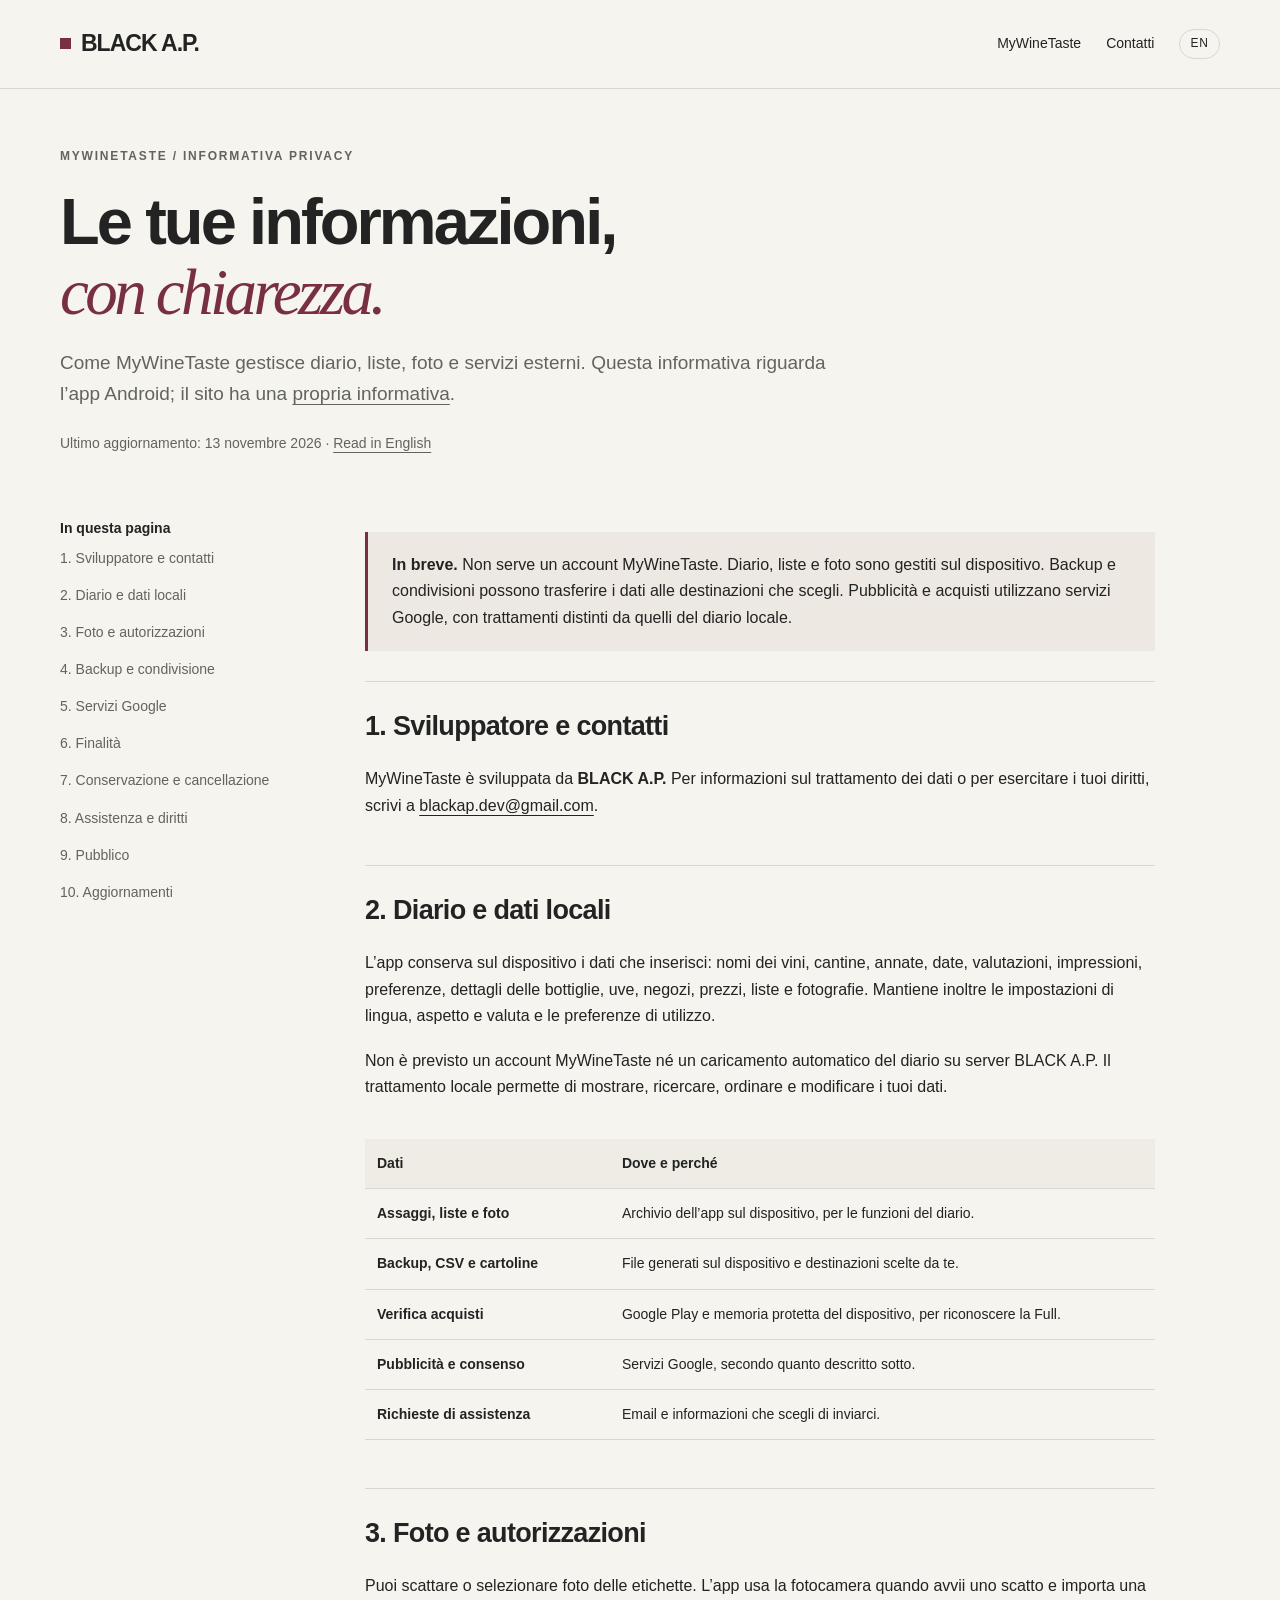
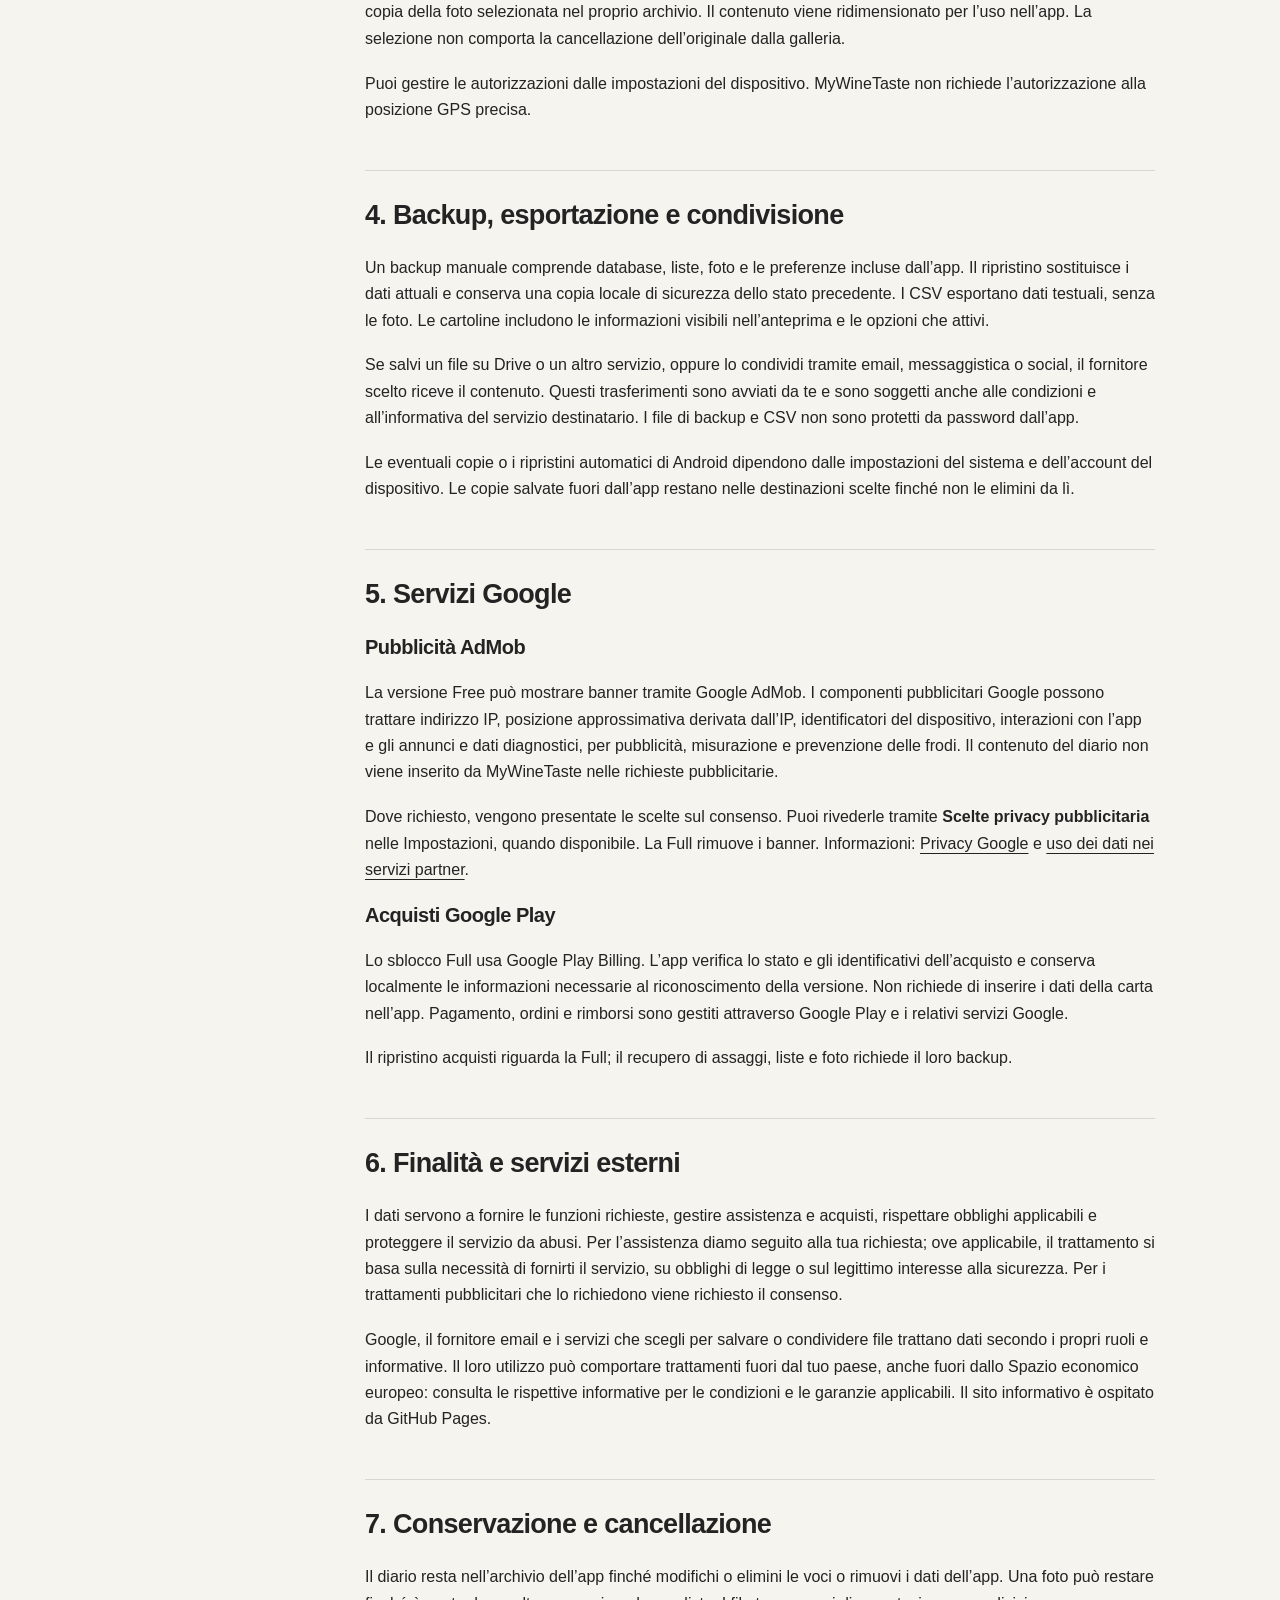
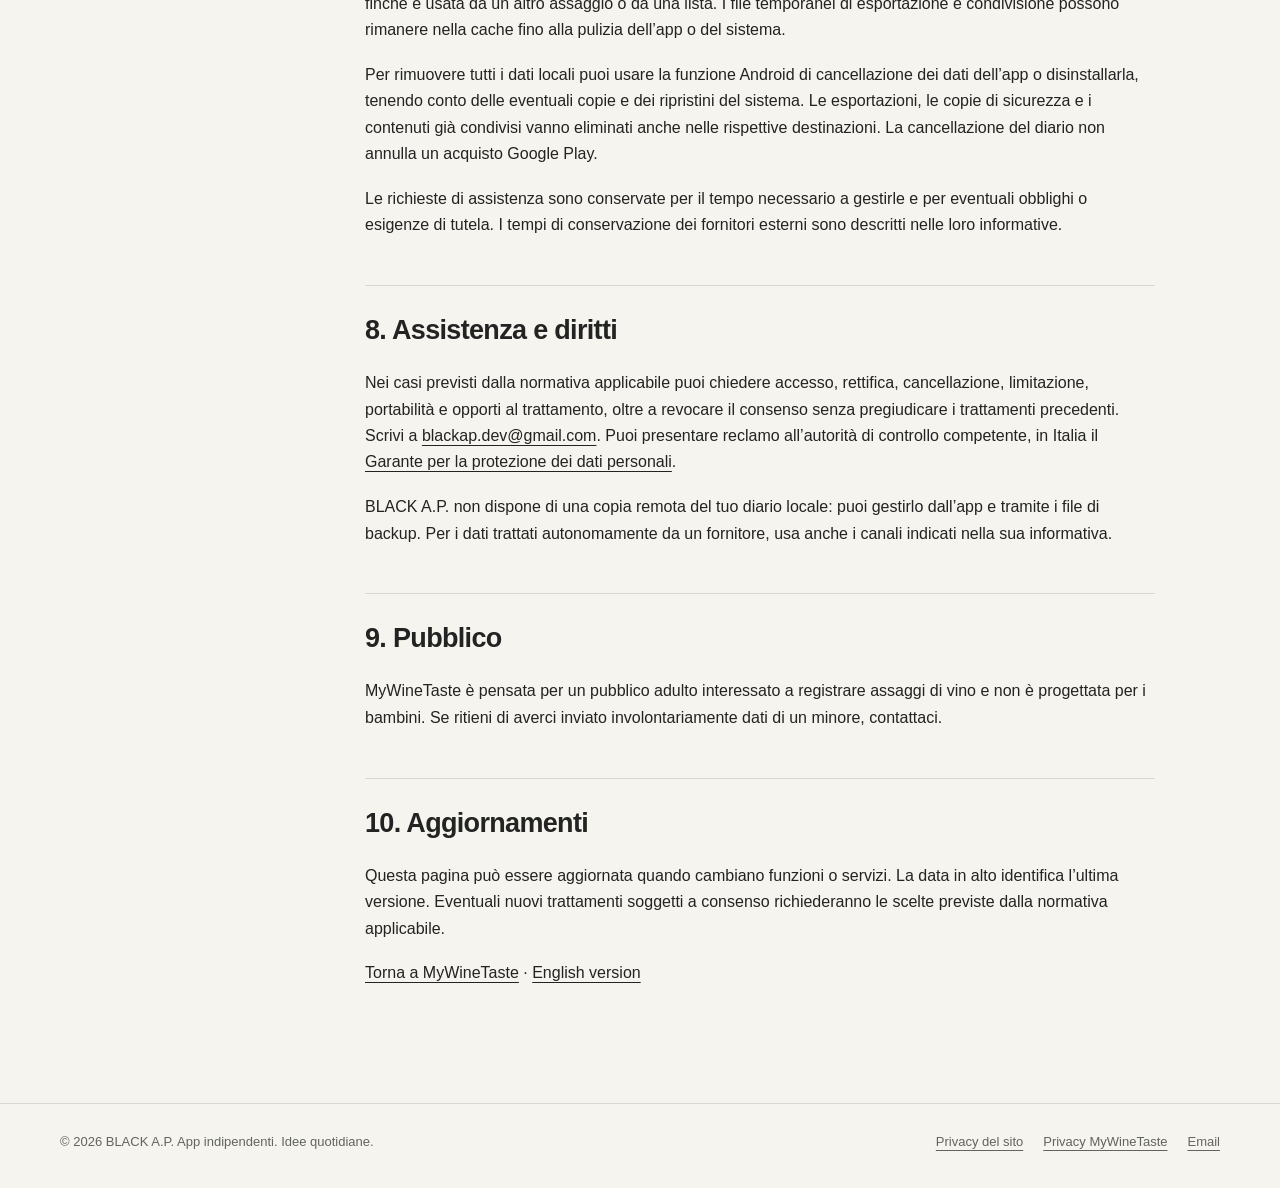
==== mywinetaste/privacy/index.html @ 65207ead "Add files via upload" ====
<!doctype html>
<html lang="it">
<head>
<meta charset="utf-8">
<meta name="viewport" content="width=device-width,initial-scale=1">
<meta name="theme-color" content="#222322">
<meta name="description" content="Informativa privacy di MyWineTaste: dati sul dispositivo, foto, backup, condivisione, pubblicit&#224; AdMob, acquisti Google Play e contatti.">
<meta name="referrer" content="strict-origin-when-cross-origin">
<title>Privacy MyWineTaste | BLACK A.P.</title>
<link rel="canonical" href="https://blackap-dev.github.io/mywinetaste/privacy/">
<link rel="alternate" hreflang="it" href="https://blackap-dev.github.io/mywinetaste/privacy/">
<link rel="alternate" hreflang="en" href="https://blackap-dev.github.io/mywinetaste/privacy/en/">
<link rel="icon" href="../../assets/favicon.svg" type="image/svg+xml">
<link rel="stylesheet" href="../../assets/site.css">
<meta property="og:type" content="website">
<meta property="og:title" content="Privacy MyWineTaste | BLACK A.P.">
<meta property="og:description" content="Informativa privacy di MyWineTaste: dati sul dispositivo, foto, backup, condivisione, pubblicit&#224; AdMob, acquisti Google Play e contatti.">
<meta property="og:url" content="https://blackap-dev.github.io/mywinetaste/privacy/">
<meta property="og:site_name" content="BLACK A.P.">
</head>
<body>
<a class="skip" href="#main">Vai al contenuto</a>
<header class="site-header"><div class="wrap header-inner">
<a class="brand" href="../../" aria-label="BLACK A.P. home"><span class="brand-mark" aria-hidden="true"></span>BLACK A.P.</a>
<nav aria-label="Navigazione principale">
<a href="../../mywinetaste/">MyWineTaste</a><a href="mailto:blackap.dev@gmail.com">Contatti</a><a class="lang" href="../../mywinetaste/privacy/en/" lang="en" aria-label="Read in English">EN</a>
</nav></div></header>
<main id="main" class="wrap">
<header class="legal-hero"><span class="eyebrow">MyWineTaste / Informativa privacy</span><h1>Le tue informazioni,<br><span class="accent">con chiarezza.</span></h1><p class="lead">Come MyWineTaste gestisce diario, liste, foto e servizi esterni. Questa informativa riguarda l’app Android; il sito ha una <a href="../../privacy/">propria informativa</a>.</p><p class="note">Ultimo aggiornamento: <time datetime="2026-11-13">13 novembre 2026</time> · <a href="en/" lang="en">Read in English</a></p></header>
<div class="legal-layout"><nav class="toc" aria-label="Indice informativa"><strong>In questa pagina</strong><a href="#contact">1. Sviluppatore e contatti</a><a href="#local">2. Diario e dati locali</a><a href="#photos">3. Foto e autorizzazioni</a><a href="#exports">4. Backup e condivisione</a><a href="#google">5. Servizi Google</a><a href="#purposes">6. Finalità</a><a href="#retention">7. Conservazione e cancellazione</a><a href="#rights">8. Assistenza e diritti</a><a href="#audience">9. Pubblico</a><a href="#changes">10. Aggiornamenti</a></nav>
<article class="legal-body">
<div class="summary-box"><p><strong>In breve.</strong> Non serve un account MyWineTaste. Diario, liste e foto sono gestiti sul dispositivo. Backup e condivisioni possono trasferire i dati alle destinazioni che scegli. Pubblicità e acquisti utilizzano servizi Google, con trattamenti distinti da quelli del diario locale.</p></div>
<section id="contact"><h2>1. Sviluppatore e contatti</h2><p>MyWineTaste è sviluppata da <strong>BLACK A.P.</strong> Per informazioni sul trattamento dei dati o per esercitare i tuoi diritti, scrivi a <a href="mailto:blackap.dev@gmail.com">blackap.dev@gmail.com</a>.</p></section>
<section id="local"><h2>2. Diario e dati locali</h2><p>L’app conserva sul dispositivo i dati che inserisci: nomi dei vini, cantine, annate, date, valutazioni, impressioni, preferenze, dettagli delle bottiglie, uve, negozi, prezzi, liste e fotografie. Mantiene inoltre le impostazioni di lingua, aspetto e valuta e le preferenze di utilizzo.</p><p>Non è previsto un account MyWineTaste né un caricamento automatico del diario su server BLACK A.P. Il trattamento locale permette di mostrare, ricercare, ordinare e modificare i tuoi dati.</p>
<div class="table-scroll"><table><caption class="sr-only">Categorie di dati e loro destinazione</caption><thead><tr><th scope="col">Dati</th><th scope="col">Dove e perché</th></tr></thead><tbody><tr><td>Assaggi, liste e foto</td><td>Archivio dell’app sul dispositivo, per le funzioni del diario.</td></tr><tr><td>Backup, CSV e cartoline</td><td>File generati sul dispositivo e destinazioni scelte da te.</td></tr><tr><td>Verifica acquisti</td><td>Google Play e memoria protetta del dispositivo, per riconoscere la Full.</td></tr><tr><td>Pubblicità e consenso</td><td>Servizi Google, secondo quanto descritto sotto.</td></tr><tr><td>Richieste di assistenza</td><td>Email e informazioni che scegli di inviarci.</td></tr></tbody></table></div></section>
<section id="photos"><h2>3. Foto e autorizzazioni</h2><p>Puoi scattare o selezionare foto delle etichette. L’app usa la fotocamera quando avvii uno scatto e importa una copia della foto selezionata nel proprio archivio. Il contenuto viene ridimensionato per l’uso nell’app. La selezione non comporta la cancellazione dell’originale dalla galleria.</p><p>Puoi gestire le autorizzazioni dalle impostazioni del dispositivo. MyWineTaste non richiede l’autorizzazione alla posizione GPS precisa.</p></section>
<section id="exports"><h2>4. Backup, esportazione e condivisione</h2><p>Un backup manuale comprende database, liste, foto e le preferenze incluse dall’app. Il ripristino sostituisce i dati attuali e conserva una copia locale di sicurezza dello stato precedente. I CSV esportano dati testuali, senza le foto. Le cartoline includono le informazioni visibili nell’anteprima e le opzioni che attivi.</p><p>Se salvi un file su Drive o un altro servizio, oppure lo condividi tramite email, messaggistica o social, il fornitore scelto riceve il contenuto. Questi trasferimenti sono avviati da te e sono soggetti anche alle condizioni e all’informativa del servizio destinatario. I file di backup e CSV non sono protetti da password dall’app.</p><p>Le eventuali copie o i ripristini automatici di Android dipendono dalle impostazioni del sistema e dell’account del dispositivo. Le copie salvate fuori dall’app restano nelle destinazioni scelte finché non le elimini da lì.</p></section>
<section id="google"><h2>5. Servizi Google</h2><h3>Pubblicità AdMob</h3><p>La versione Free può mostrare banner tramite Google AdMob. I componenti pubblicitari Google possono trattare indirizzo IP, posizione approssimativa derivata dall’IP, identificatori del dispositivo, interazioni con l’app e gli annunci e dati diagnostici, per pubblicità, misurazione e prevenzione delle frodi. Il contenuto del diario non viene inserito da MyWineTaste nelle richieste pubblicitarie.</p><p>Dove richiesto, vengono presentate le scelte sul consenso. Puoi rivederle tramite <strong>Scelte privacy pubblicitaria</strong> nelle Impostazioni, quando disponibile. La Full rimuove i banner. Informazioni: <a href="https://policies.google.com/privacy">Privacy Google</a> e <a href="https://policies.google.com/technologies/partner-sites">uso dei dati nei servizi partner</a>.</p>
<h3>Acquisti Google Play</h3><p>Lo sblocco Full usa Google Play Billing. L’app verifica lo stato e gli identificativi dell’acquisto e conserva localmente le informazioni necessarie al riconoscimento della versione. Non richiede di inserire i dati della carta nell’app. Pagamento, ordini e rimborsi sono gestiti attraverso Google Play e i relativi servizi Google.</p><p>Il ripristino acquisti riguarda la Full; il recupero di assaggi, liste e foto richiede il loro backup.</p></section>
<section id="purposes"><h2>6. Finalità e servizi esterni</h2><p>I dati servono a fornire le funzioni richieste, gestire assistenza e acquisti, rispettare obblighi applicabili e proteggere il servizio da abusi. Per l’assistenza diamo seguito alla tua richiesta; ove applicabile, il trattamento si basa sulla necessità di fornirti il servizio, su obblighi di legge o sul legittimo interesse alla sicurezza. Per i trattamenti pubblicitari che lo richiedono viene richiesto il consenso.</p><p>Google, il fornitore email e i servizi che scegli per salvare o condividere file trattano dati secondo i propri ruoli e informative. Il loro utilizzo può comportare trattamenti fuori dal tuo paese, anche fuori dallo Spazio economico europeo: consulta le rispettive informative per le condizioni e le garanzie applicabili. Il sito informativo è ospitato da GitHub Pages.</p></section>
<section id="retention"><h2>7. Conservazione e cancellazione</h2><p>Il diario resta nell’archivio dell’app finché modifichi o elimini le voci o rimuovi i dati dell’app. Una foto può restare finché è usata da un altro assaggio o da una lista. I file temporanei di esportazione e condivisione possono rimanere nella cache fino alla pulizia dell’app o del sistema.</p><p>Per rimuovere tutti i dati locali puoi usare la funzione Android di cancellazione dei dati dell’app o disinstallarla, tenendo conto delle eventuali copie e dei ripristini del sistema. Le esportazioni, le copie di sicurezza e i contenuti già condivisi vanno eliminati anche nelle rispettive destinazioni. La cancellazione del diario non annulla un acquisto Google Play.</p><p>Le richieste di assistenza sono conservate per il tempo necessario a gestirle e per eventuali obblighi o esigenze di tutela. I tempi di conservazione dei fornitori esterni sono descritti nelle loro informative.</p></section>
<section id="rights"><h2>8. Assistenza e diritti</h2><p>Nei casi previsti dalla normativa applicabile puoi chiedere accesso, rettifica, cancellazione, limitazione, portabilità e opporti al trattamento, oltre a revocare il consenso senza pregiudicare i trattamenti precedenti. Scrivi a <a href="mailto:blackap.dev@gmail.com">blackap.dev@gmail.com</a>. Puoi presentare reclamo all’autorità di controllo competente, in Italia il <a href="https://www.garanteprivacy.it/">Garante per la protezione dei dati personali</a>.</p><p>BLACK A.P. non dispone di una copia remota del tuo diario locale: puoi gestirlo dall’app e tramite i file di backup. Per i dati trattati autonomamente da un fornitore, usa anche i canali indicati nella sua informativa.</p></section>
<section id="audience"><h2>9. Pubblico</h2><p>MyWineTaste è pensata per un pubblico adulto interessato a registrare assaggi di vino e non è progettata per i bambini. Se ritieni di averci inviato involontariamente dati di un minore, contattaci.</p></section>
<section id="changes"><h2>10. Aggiornamenti</h2><p>Questa pagina può essere aggiornata quando cambiano funzioni o servizi. La data in alto identifica l’ultima versione. Eventuali nuovi trattamenti soggetti a consenso richiederanno le scelte previste dalla normativa applicabile.</p><p><a href="../">Torna a MyWineTaste</a> · <a href="en/" lang="en">English version</a></p></section>
</article></div></main>
<footer class="site-footer"><div class="wrap footer-inner">
<div>© 2026 BLACK A.P. <span>App indipendenti. Idee quotidiane.</span></div>
<div class="footer-links"><a href="../../privacy/">Privacy del sito</a><a href="../../mywinetaste/privacy/">Privacy MyWineTaste</a><a href="mailto:blackap.dev@gmail.com">Email</a></div>
</div></footer>
</body></html>
---- assets/site.css ----
:root{--paper:#f6f4ee;--white:#fffefb;--ink:#222322;--muted:#62645e;--line:#d8d8ce;--wine:#782f40;--wine-dark:#321827;--rose:#f1e3e3;--lime:#d6e878;--radius:24px;--font:Inter,"Segoe UI",Arial,sans-serif}
*{box-sizing:border-box}html{scroll-behavior:smooth;scroll-padding-top:24px}body{margin:0;background:var(--paper);color:var(--ink);font:17px/1.65 var(--font);-webkit-font-smoothing:antialiased}a{color:inherit;text-underline-offset:4px}a:hover{color:var(--wine)}a:focus-visible,summary:focus-visible{outline:3px solid var(--wine);outline-offset:5px;border-radius:3px}img{display:block;max-width:100%}h1,h2,h3,p{margin-top:0}h1,h2,h3{line-height:1.08;letter-spacing:-.045em;font-weight:650}h1{font-size:clamp(43px,6.8vw,92px)}h2{font-size:clamp(30px,4vw,49px)}h3{font-size:23px;letter-spacing:-.025em}p{margin-bottom:1.15em}small{font-size:13px}.wrap{width:min(1160px,calc(100% - 64px));margin:auto}.site-header{border-bottom:1px solid var(--line)}.header-inner{display:flex;align-items:center;justify-content:space-between;gap:24px;padding:25px 0}.brand{display:inline-flex;align-items:center;gap:10px;text-decoration:none;font-size:23px;font-weight:850;letter-spacing:-1px;white-space:nowrap}.brand-mark{height:11px;width:11px;display:inline-block;background:var(--wine)}.site-header nav{display:flex;align-items:center;flex-wrap:wrap;gap:25px;font-size:14px}.site-header nav a{text-decoration:none}.lang{border:1px solid var(--line);padding:4px 10px;border-radius:30px;font-size:12px;letter-spacing:.08em}.skip{position:absolute;top:-100px;left:20px;padding:10px;background:var(--white);z-index:10}.skip:focus{top:10px}.eyebrow{font-size:12px;letter-spacing:.15em;text-transform:uppercase;font-weight:650;color:var(--muted);display:block;margin-bottom:20px}.hero{padding:72px 0 60px;display:grid;grid-template-columns:1.15fr .85fr;gap:72px;align-items:center}.hero h1{margin-bottom:27px}.hero .lead{font-size:21px;max-width:550px;color:var(--muted)}.accent{font-family:Georgia,"Times New Roman",serif;font-style:italic;font-weight:400;letter-spacing:-.055em;color:var(--wine)}.actions{display:flex;flex-wrap:wrap;gap:12px;margin-top:30px}.button{display:inline-flex;justify-content:center;align-items:center;gap:14px;padding:13px 22px;border:1px solid var(--ink);background:var(--ink);border-radius:8px;color:white;text-decoration:none;font-size:15px;font-weight:600;line-height:1.4}.button:hover{background:var(--wine);border-color:var(--wine);color:white}.button.light{color:var(--ink);background:transparent;border-color:var(--line)}.button.light:hover{border-color:var(--wine);color:var(--wine)}.status{display:inline-flex;gap:8px;align-items:center;font-size:12px;line-height:1.5;border:1px solid var(--line);padding:5px 11px;border-radius:20px;background:var(--white)}.status:before{content:"";width:6px;height:6px;background:var(--wine);border-radius:50%;flex-shrink:0}.app-feature{background:var(--wine-dark);border-radius:var(--radius);color:white;padding:32px;position:relative;isolation:isolate}.app-feature:after{content:"";position:absolute;border:1px solid #ffffff20;inset:14px;border-radius:15px;pointer-events:none}.app-feature .eyebrow{color:#ddc4ce;margin-bottom:18px}.app-icon{width:88px;height:88px;border-radius:21px;background:var(--wine);object-fit:contain}.app-feature h2{font-size:37px;margin:24px 0 12px;letter-spacing:-.04em}.app-feature p{color:#ead8df;font-size:17px;max-width:330px}.app-feature a{position:relative;z-index:1;display:inline-flex;align-items:center;gap:18px;color:white;font-size:15px}.app-feature .feature-foot{margin-top:42px;padding-top:21px;border-top:1px solid #ffffff30;display:flex;justify-content:space-between;gap:15px;font-size:11px;letter-spacing:.08em;text-transform:uppercase;color:#e2c6d0}.section{padding:56px 0;border-top:1px solid var(--line)}.section-head{display:grid;grid-template-columns:1fr 1fr;gap:48px;margin-bottom:36px;align-items:start}.section-head p{color:var(--muted);max-width:520px}.principles{display:grid;grid-template-columns:repeat(3,1fr);gap:32px}.principle{padding-top:18px;border-top:2px solid var(--ink)}.principle .number{font-size:12px;color:var(--wine);margin-bottom:25px;display:block}.principle p{color:var(--muted);font-size:16px}.contact-panel{background:var(--ink);color:white;border-radius:var(--radius);padding:36px 40px;display:flex;justify-content:space-between;gap:30px;align-items:center;margin:20px 0 65px}.contact-panel h2{font-size:33px;margin-bottom:12px}.contact-panel p{margin:0;color:#d2d4cc}.contact-panel a{color:var(--lime);overflow-wrap:anywhere}.site-footer{border-top:1px solid var(--line);padding:27px 0 35px;color:var(--muted);font-size:13px}.footer-inner{display:flex;gap:18px;justify-content:space-between;flex-wrap:wrap}.footer-links{display:flex;gap:20px;flex-wrap:wrap}.app-hero{grid-template-columns:1.08fr .92fr;gap:70px}.app-hero h1{font-size:clamp(44px,6vw,76px)}.app-name{display:flex;gap:14px;align-items:center;margin-bottom:28px}.app-name img{width:48px;height:48px;border-radius:12px;background:var(--wine)}.app-name span{font-size:18px;font-weight:650;letter-spacing:-.03em}.preview{background:#e9ddd6;border-radius:var(--radius);padding:32px;position:relative}.diary-card{background:var(--white);border:1px solid #dbc8c4;border-radius:16px;box-shadow:0 24px 40px #32182712;overflow:hidden;max-width:340px;margin:auto;transform:rotate(-2deg)}.bottle-art{height:210px;background:var(--rose);display:grid;place-items:center}.bottle{width:69px;height:145px;background:var(--wine);position:relative;border-radius:17px 17px 12px 12px;margin-top:25px}.bottle:before{content:"";position:absolute;width:27px;height:48px;background:var(--wine);left:21px;top:-34px;border-radius:5px 5px 0 0}.bottle:after{content:"MWT";font:14px Georgia,serif;color:var(--wine);display:grid;place-items:center;position:absolute;inset:50px 8px 32px;background:var(--white)}.diary-copy{padding:24px}.diary-copy h3{font-family:Georgia,serif;font-size:27px;margin-bottom:8px;letter-spacing:-.035em}.diary-copy .sub{font-size:13px;color:var(--muted)}.stars{color:var(--wine);font-size:22px;letter-spacing:3px;margin:14px 0}.diary-copy p{font-size:15px;line-height:1.5}.preview-caption{font-size:11px;color:#5e5556;text-align:center;margin:24px 0 0}.flow{display:grid;grid-template-columns:repeat(3,1fr);gap:1px;border:1px solid var(--line);background:var(--line);border-radius:16px;overflow:hidden}.flow article{background:var(--white);padding:28px}.flow .eyebrow{color:var(--wine);margin-bottom:27px}.flow p{font-size:15px;color:var(--muted);margin-bottom:0}.details-grid{display:grid;grid-template-columns:1fr 1fr;gap:48px}.details-grid ul{padding-left:21px;color:var(--muted)}.details-grid li{padding:5px 0}.plans{display:grid;grid-template-columns:1fr 1fr;gap:18px}.plan{background:var(--white);border:1px solid var(--line);padding:30px;border-radius:16px}.plan.full{border-color:var(--wine);background:#f4e9e8}.plan .eyebrow{margin-bottom:15px}.plan ul{padding-left:21px;font-size:16px}.note{color:var(--muted);font-size:14px;margin-top:20px}.faq{max-width:850px}.faq details{padding:20px 0;border-bottom:1px solid var(--line)}summary{font-weight:600;cursor:pointer;line-height:1.5}details p{color:var(--muted);font-size:16px;margin:14px 0 0}.legal-hero{padding:58px 0 36px}.legal-hero h1{font-size:clamp(39px,5.5vw,65px);margin-bottom:20px}.legal-hero .lead{max-width:770px;color:var(--muted);font-size:19px}.legal-layout{display:grid;grid-template-columns:240px 1fr;gap:65px;padding:10px 0 70px}.toc{align-self:start;position:sticky;top:24px;font-size:14px}.toc a{display:block;text-decoration:none;padding:7px 0;color:var(--muted)}.toc a:hover{color:var(--wine)}.legal-body{max-width:790px;min-width:0}.legal-body section{padding:28px 0;border-top:1px solid var(--line)}.legal-body h2{font-size:27px;line-height:1.25;letter-spacing:-.025em}.legal-body h3{font-size:20px;line-height:1.3}.legal-body p,.legal-body li{font-size:16px;overflow-wrap:anywhere}.legal-body li{padding:3px 0}.legal-body ul{padding-left:22px}.summary-box{border-left:3px solid var(--wine);background:#eee8e2;padding:20px 24px;margin:15px 0 30px;font-size:16px}.summary-box p:last-child{margin:0}.table-scroll{overflow-x:auto}table{width:100%;border-collapse:collapse;margin:20px 0;font-size:14px;text-align:left}th,td{padding:13px 12px;border-bottom:1px solid var(--line);vertical-align:top}th{font-weight:650;background:#eeece5}td:first-child{font-weight:600;width:31%}.inline-links{display:flex;gap:18px;flex-wrap:wrap}.legal-short{max-width:820px;padding-bottom:65px}.legal-short h2{font-size:27px;margin-top:40px}.legal-short p{font-size:16px}.sr-only{position:absolute;width:1px;height:1px;padding:0;margin:-1px;overflow:hidden;clip:rect(0,0,0,0);white-space:nowrap;border:0}
@media(max-width:850px){.wrap{width:calc(100% - 40px)}.hero,.app-hero{gap:32px;grid-template-columns:1fr 1fr;padding-top:45px}.hero h1{font-size:58px}.hero .lead{font-size:18px}.app-feature{padding:27px}.app-feature h2{font-size:30px}.section-head{gap:30px}.legal-layout{grid-template-columns:190px 1fr;gap:32px}.contact-panel{padding:28px}.preview{padding:24px 20px}.diary-copy{padding:19px}.diary-copy h3{font-size:24px}}
@media(max-width:620px){.wrap{width:calc(100% - 36px)}.header-inner{padding:19px 0;gap:14px;align-items:flex-start}.brand{font-size:21px;margin-top:4px}.site-header nav{gap:8px 16px;justify-content:flex-end;font-size:12px;max-width:210px}.lang{padding:3px 8px}.hero,.app-hero{grid-template-columns:1fr;gap:35px;padding:44px 0}.hero h1{font-size:clamp(43px,12.8vw,66px)}.hero .lead{font-size:18px}.app-feature{padding:30px}.app-feature h2{font-size:34px}.app-feature .feature-foot{margin-top:27px}.section{padding:35px 0}.section-head,.details-grid{grid-template-columns:1fr;gap:12px;margin-bottom:25px}.principles{grid-template-columns:1fr;gap:25px}.principle .number{margin-bottom:12px}.contact-panel{display:block;padding:27px 23px;margin-bottom:40px}.contact-panel p{margin-bottom:18px}.contact-panel a{font-size:15px}.footer-inner{gap:14px}.footer-links{gap:13px}.flow{grid-template-columns:1fr}.flow article{padding:24px}.flow .eyebrow{margin-bottom:17px}.plans{grid-template-columns:1fr}.plan{padding:25px}.preview{padding:29px}.diary-card{max-width:320px}.legal-hero{padding:40px 0 23px}.legal-hero h1{font-size:40px}.legal-layout{grid-template-columns:1fr;gap:12px;padding-bottom:35px}.toc{position:static;border:1px solid var(--line);padding:16px 20px;border-radius:12px}.toc a{padding:4px 0;font-size:13px}.legal-body section{padding:24px 0}.legal-body h2{font-size:25px}.legal-body p,.legal-body li{font-size:15px}th,td{padding:10px 8px;font-size:13px}.legal-short{padding-bottom:38px}.actions .button{padding:12px 18px}.app-name{margin-bottom:23px}}
@media(prefers-reduced-motion:reduce){html{scroll-behavior:auto}*,*:before,*:after{transition:none!important;animation:none!important}}@media print{body{background:white;color:black;font-size:12pt}.site-header,.site-footer,.toc,.actions,.skip{display:none}.wrap{width:100%}.legal-layout{display:block}.legal-hero{padding:0}.legal-hero h1{font-size:30pt}.legal-body{max-width:none}a{color:black}.legal-body section{break-inside:avoid}h2{break-after:avoid}.summary-box{background:none;border:1px solid #999}}
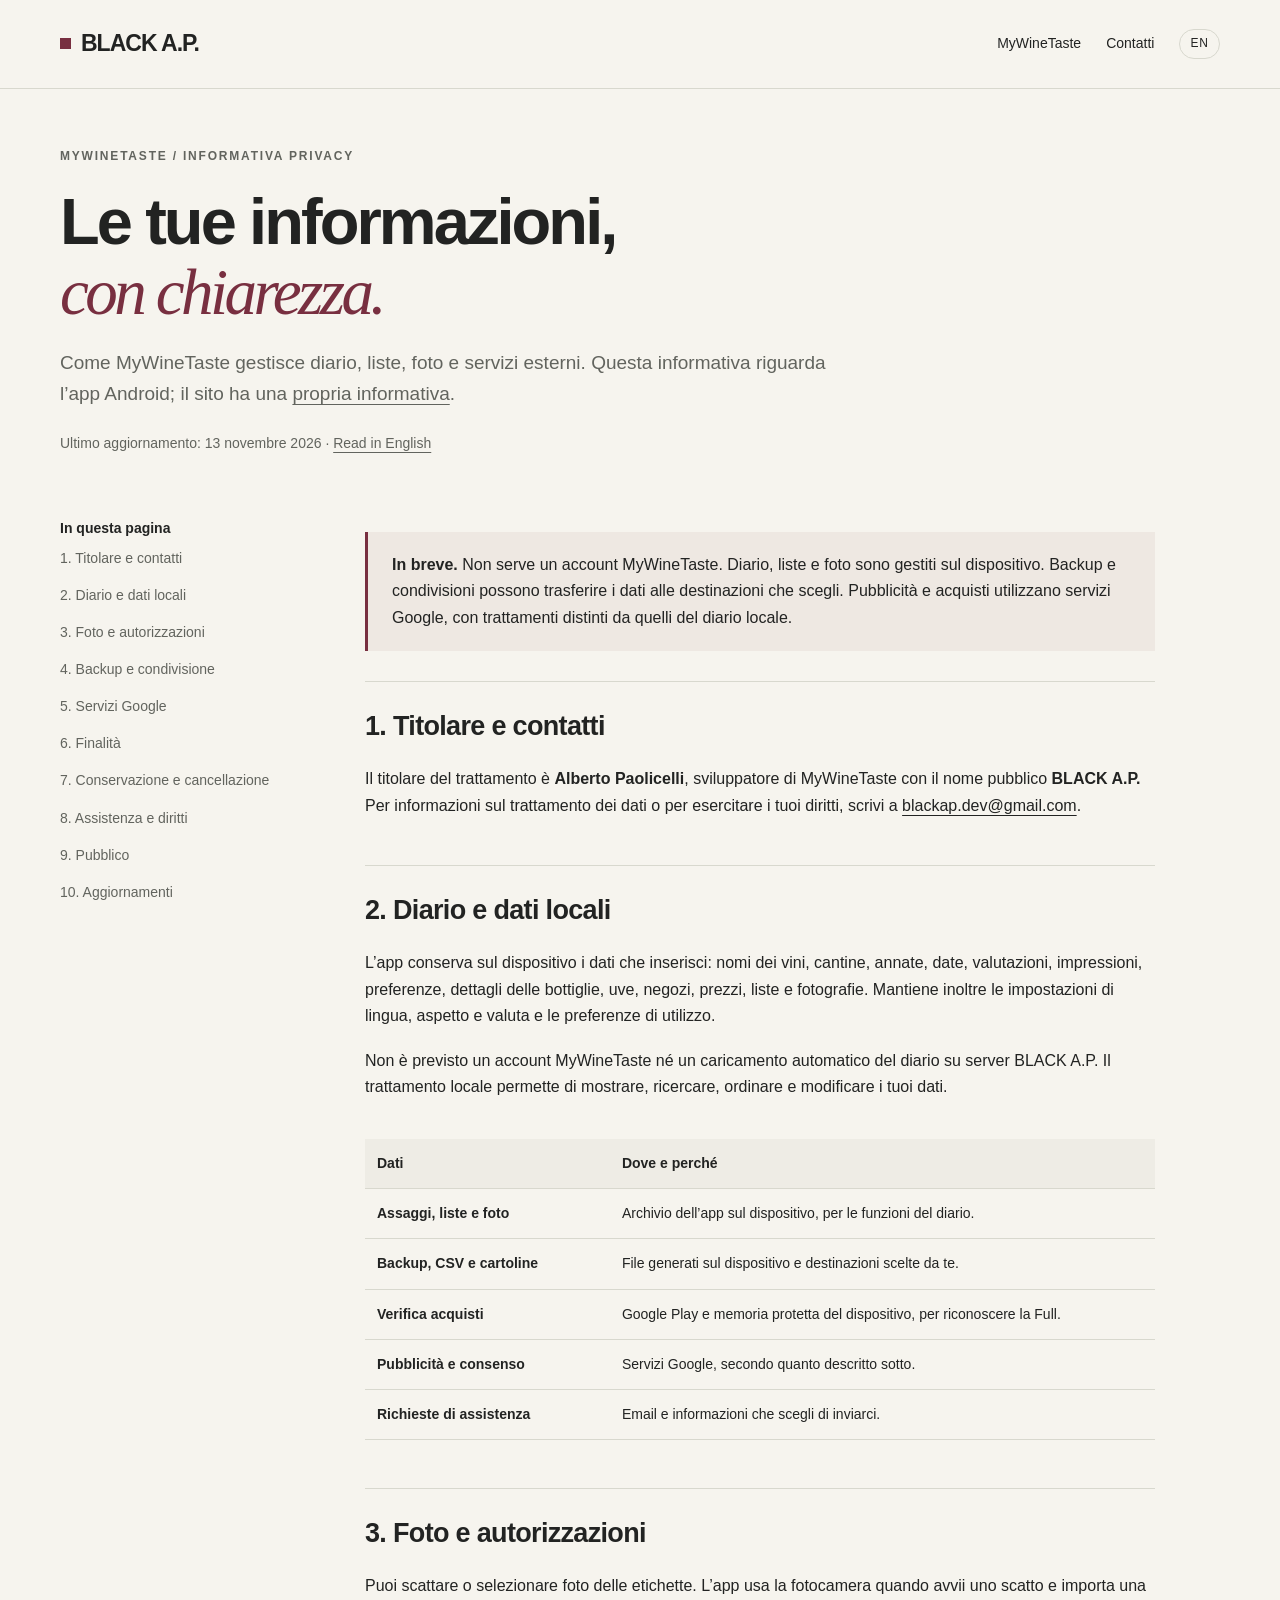
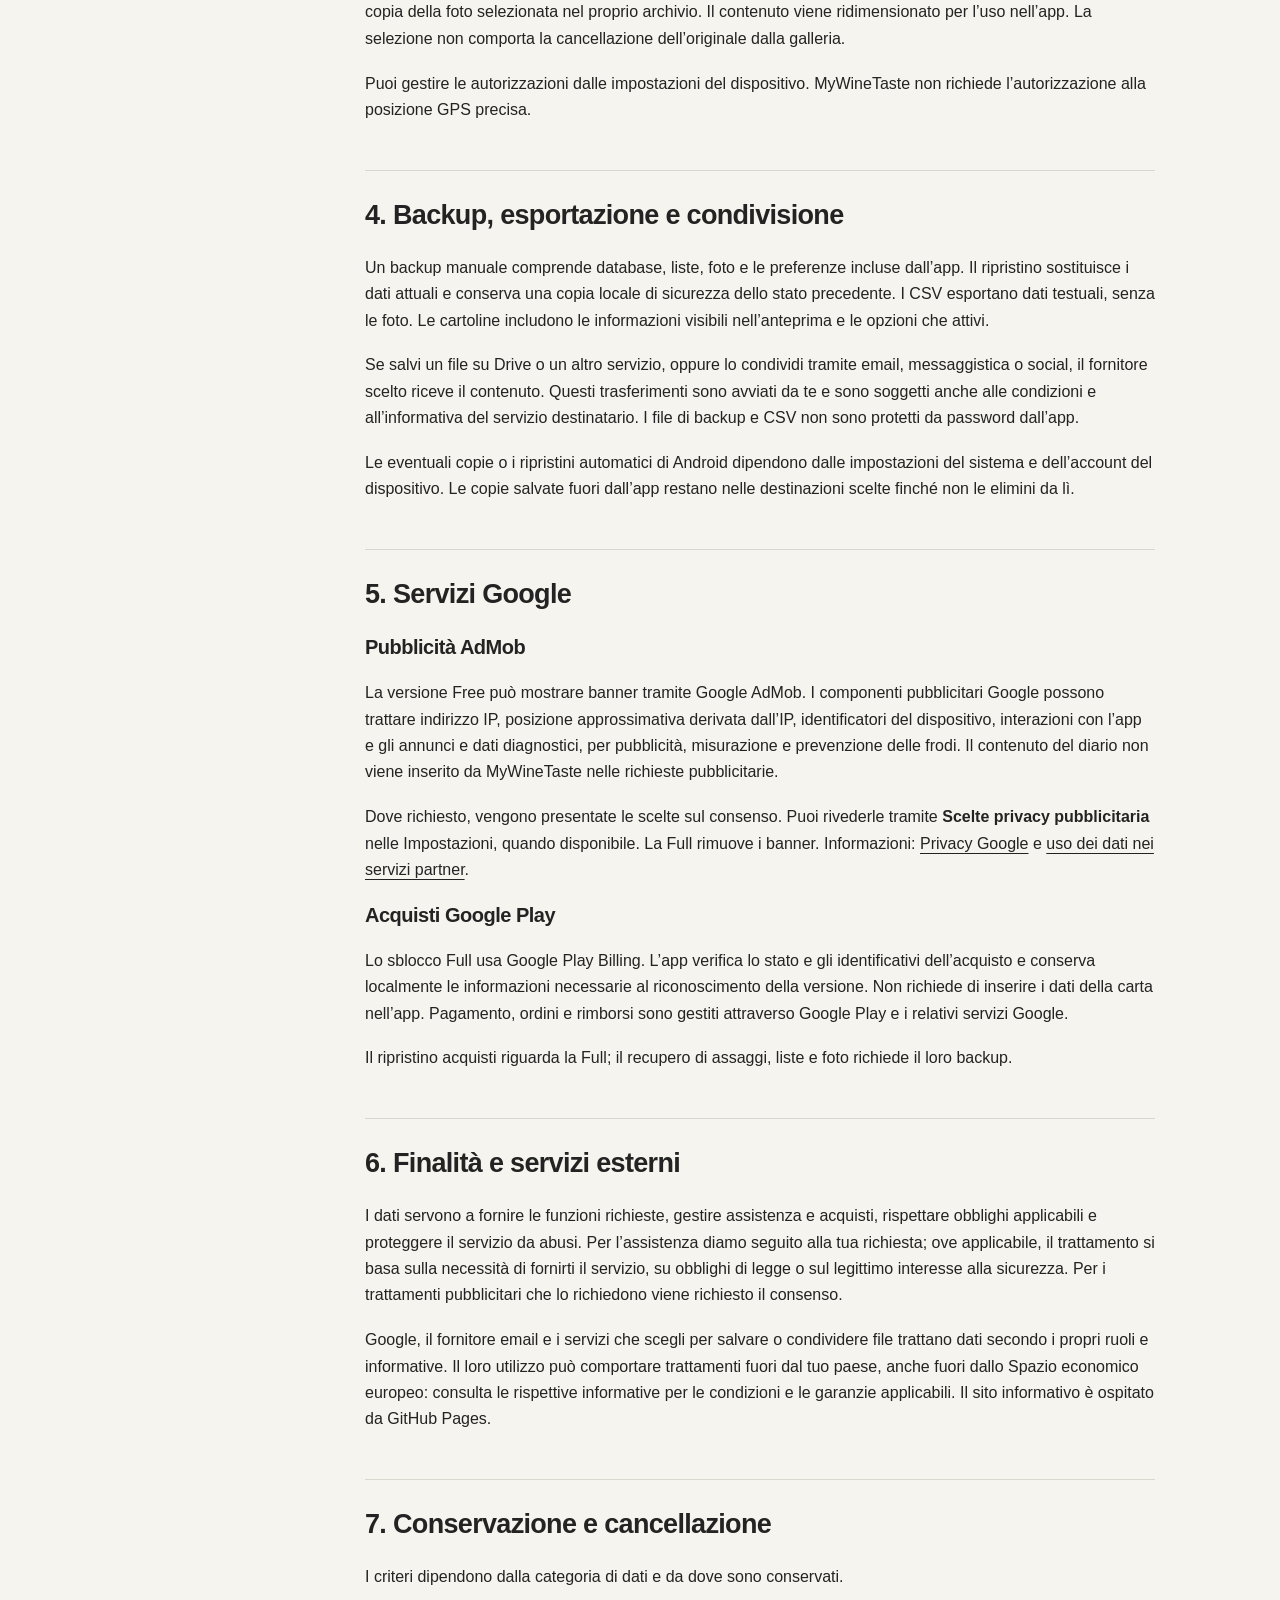
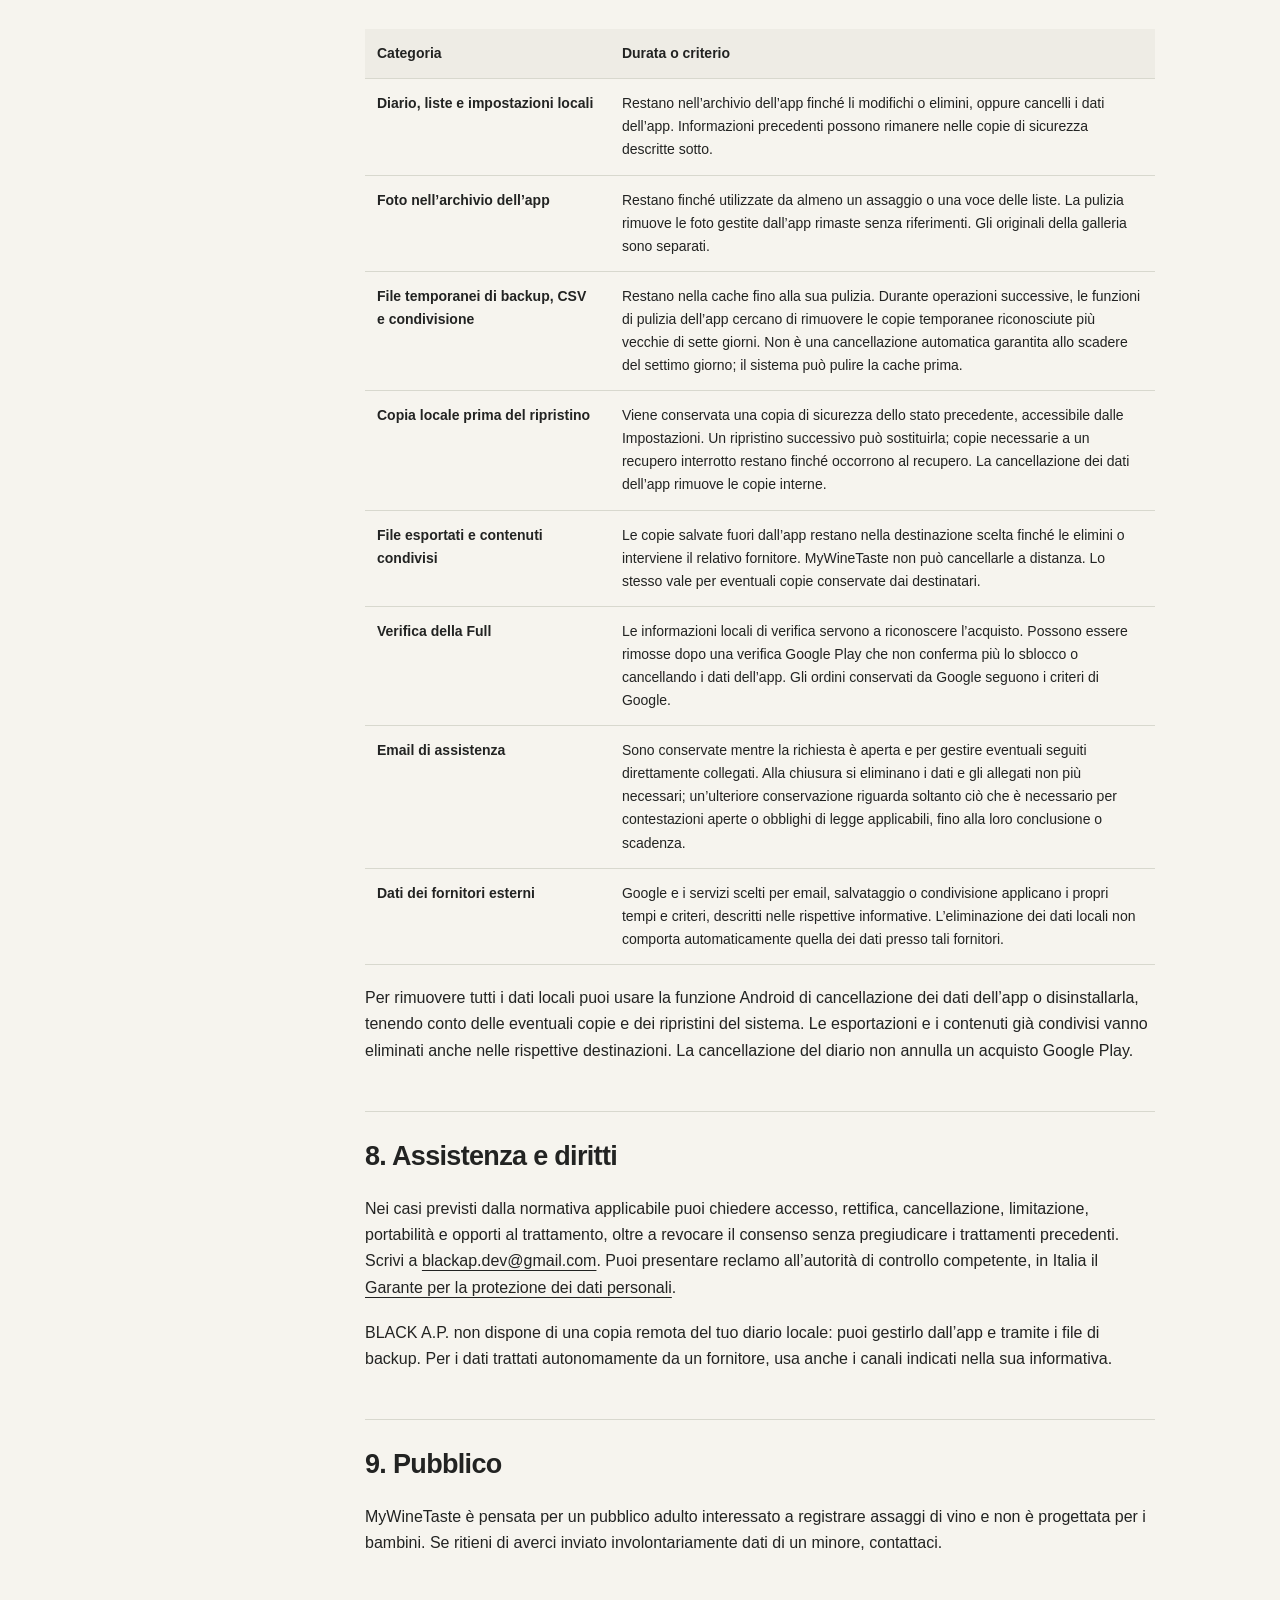
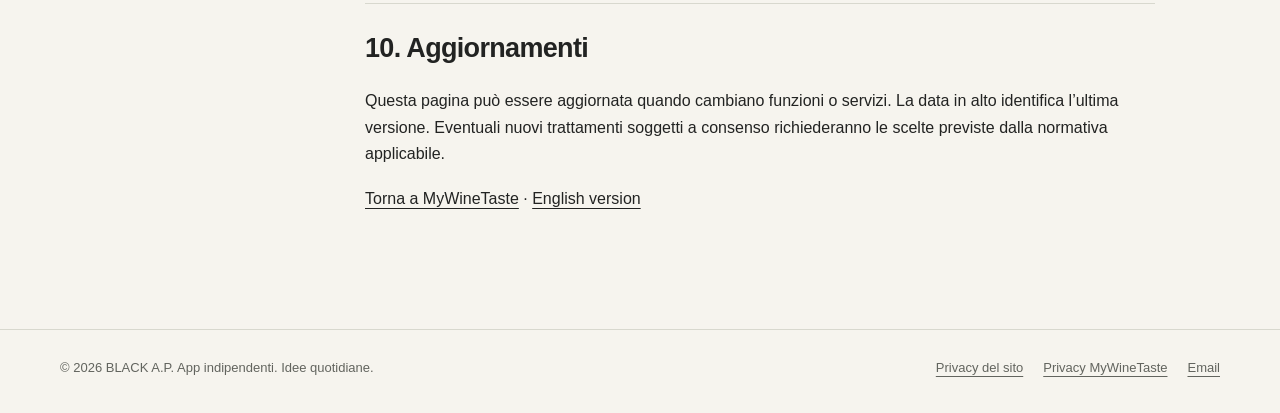
==== commit 46b70ff8: "V2" ====
--- a/mywinetaste/privacy/index.html
+++ b/mywinetaste/privacy/index.html
@@ -27,10 +27,10 @@
 </nav></div></header>
 <main id="main" class="wrap">
 <header class="legal-hero"><span class="eyebrow">MyWineTaste / Informativa privacy</span><h1>Le tue informazioni,<br><span class="accent">con chiarezza.</span></h1><p class="lead">Come MyWineTaste gestisce diario, liste, foto e servizi esterni. Questa informativa riguarda l’app Android; il sito ha una <a href="../../privacy/">propria informativa</a>.</p><p class="note">Ultimo aggiornamento: <time datetime="2026-11-13">13 novembre 2026</time> · <a href="en/" lang="en">Read in English</a></p></header>
-<div class="legal-layout"><nav class="toc" aria-label="Indice informativa"><strong>In questa pagina</strong><a href="#contact">1. Sviluppatore e contatti</a><a href="#local">2. Diario e dati locali</a><a href="#photos">3. Foto e autorizzazioni</a><a href="#exports">4. Backup e condivisione</a><a href="#google">5. Servizi Google</a><a href="#purposes">6. Finalità</a><a href="#retention">7. Conservazione e cancellazione</a><a href="#rights">8. Assistenza e diritti</a><a href="#audience">9. Pubblico</a><a href="#changes">10. Aggiornamenti</a></nav>
+<div class="legal-layout"><nav class="toc" aria-label="Indice informativa"><strong>In questa pagina</strong><a href="#contact">1. Titolare e contatti</a><a href="#local">2. Diario e dati locali</a><a href="#photos">3. Foto e autorizzazioni</a><a href="#exports">4. Backup e condivisione</a><a href="#google">5. Servizi Google</a><a href="#purposes">6. Finalità</a><a href="#retention">7. Conservazione e cancellazione</a><a href="#rights">8. Assistenza e diritti</a><a href="#audience">9. Pubblico</a><a href="#changes">10. Aggiornamenti</a></nav>
 <article class="legal-body">
 <div class="summary-box"><p><strong>In breve.</strong> Non serve un account MyWineTaste. Diario, liste e foto sono gestiti sul dispositivo. Backup e condivisioni possono trasferire i dati alle destinazioni che scegli. Pubblicità e acquisti utilizzano servizi Google, con trattamenti distinti da quelli del diario locale.</p></div>
-<section id="contact"><h2>1. Sviluppatore e contatti</h2><p>MyWineTaste è sviluppata da <strong>BLACK A.P.</strong> Per informazioni sul trattamento dei dati o per esercitare i tuoi diritti, scrivi a <a href="mailto:blackap.dev@gmail.com">blackap.dev@gmail.com</a>.</p></section>
+<section id="contact"><h2>1. Titolare e contatti</h2><p>Il titolare del trattamento è <strong>Alberto Paolicelli</strong>, sviluppatore di MyWineTaste con il nome pubblico <strong>BLACK A.P.</strong> Per informazioni sul trattamento dei dati o per esercitare i tuoi diritti, scrivi a <a href="mailto:blackap.dev@gmail.com">blackap.dev@gmail.com</a>.</p></section>
 <section id="local"><h2>2. Diario e dati locali</h2><p>L’app conserva sul dispositivo i dati che inserisci: nomi dei vini, cantine, annate, date, valutazioni, impressioni, preferenze, dettagli delle bottiglie, uve, negozi, prezzi, liste e fotografie. Mantiene inoltre le impostazioni di lingua, aspetto e valuta e le preferenze di utilizzo.</p><p>Non è previsto un account MyWineTaste né un caricamento automatico del diario su server BLACK A.P. Il trattamento locale permette di mostrare, ricercare, ordinare e modificare i tuoi dati.</p>
 <div class="table-scroll"><table><caption class="sr-only">Categorie di dati e loro destinazione</caption><thead><tr><th scope="col">Dati</th><th scope="col">Dove e perché</th></tr></thead><tbody><tr><td>Assaggi, liste e foto</td><td>Archivio dell’app sul dispositivo, per le funzioni del diario.</td></tr><tr><td>Backup, CSV e cartoline</td><td>File generati sul dispositivo e destinazioni scelte da te.</td></tr><tr><td>Verifica acquisti</td><td>Google Play e memoria protetta del dispositivo, per riconoscere la Full.</td></tr><tr><td>Pubblicità e consenso</td><td>Servizi Google, secondo quanto descritto sotto.</td></tr><tr><td>Richieste di assistenza</td><td>Email e informazioni che scegli di inviarci.</td></tr></tbody></table></div></section>
 <section id="photos"><h2>3. Foto e autorizzazioni</h2><p>Puoi scattare o selezionare foto delle etichette. L’app usa la fotocamera quando avvii uno scatto e importa una copia della foto selezionata nel proprio archivio. Il contenuto viene ridimensionato per l’uso nell’app. La selezione non comporta la cancellazione dell’originale dalla galleria.</p><p>Puoi gestire le autorizzazioni dalle impostazioni del dispositivo. MyWineTaste non richiede l’autorizzazione alla posizione GPS precisa.</p></section>
@@ -38,7 +38,18 @@
 <section id="google"><h2>5. Servizi Google</h2><h3>Pubblicità AdMob</h3><p>La versione Free può mostrare banner tramite Google AdMob. I componenti pubblicitari Google possono trattare indirizzo IP, posizione approssimativa derivata dall’IP, identificatori del dispositivo, interazioni con l’app e gli annunci e dati diagnostici, per pubblicità, misurazione e prevenzione delle frodi. Il contenuto del diario non viene inserito da MyWineTaste nelle richieste pubblicitarie.</p><p>Dove richiesto, vengono presentate le scelte sul consenso. Puoi rivederle tramite <strong>Scelte privacy pubblicitaria</strong> nelle Impostazioni, quando disponibile. La Full rimuove i banner. Informazioni: <a href="https://policies.google.com/privacy">Privacy Google</a> e <a href="https://policies.google.com/technologies/partner-sites">uso dei dati nei servizi partner</a>.</p>
 <h3>Acquisti Google Play</h3><p>Lo sblocco Full usa Google Play Billing. L’app verifica lo stato e gli identificativi dell’acquisto e conserva localmente le informazioni necessarie al riconoscimento della versione. Non richiede di inserire i dati della carta nell’app. Pagamento, ordini e rimborsi sono gestiti attraverso Google Play e i relativi servizi Google.</p><p>Il ripristino acquisti riguarda la Full; il recupero di assaggi, liste e foto richiede il loro backup.</p></section>
 <section id="purposes"><h2>6. Finalità e servizi esterni</h2><p>I dati servono a fornire le funzioni richieste, gestire assistenza e acquisti, rispettare obblighi applicabili e proteggere il servizio da abusi. Per l’assistenza diamo seguito alla tua richiesta; ove applicabile, il trattamento si basa sulla necessità di fornirti il servizio, su obblighi di legge o sul legittimo interesse alla sicurezza. Per i trattamenti pubblicitari che lo richiedono viene richiesto il consenso.</p><p>Google, il fornitore email e i servizi che scegli per salvare o condividere file trattano dati secondo i propri ruoli e informative. Il loro utilizzo può comportare trattamenti fuori dal tuo paese, anche fuori dallo Spazio economico europeo: consulta le rispettive informative per le condizioni e le garanzie applicabili. Il sito informativo è ospitato da GitHub Pages.</p></section>
-<section id="retention"><h2>7. Conservazione e cancellazione</h2><p>Il diario resta nell’archivio dell’app finché modifichi o elimini le voci o rimuovi i dati dell’app. Una foto può restare finché è usata da un altro assaggio o da una lista. I file temporanei di esportazione e condivisione possono rimanere nella cache fino alla pulizia dell’app o del sistema.</p><p>Per rimuovere tutti i dati locali puoi usare la funzione Android di cancellazione dei dati dell’app o disinstallarla, tenendo conto delle eventuali copie e dei ripristini del sistema. Le esportazioni, le copie di sicurezza e i contenuti già condivisi vanno eliminati anche nelle rispettive destinazioni. La cancellazione del diario non annulla un acquisto Google Play.</p><p>Le richieste di assistenza sono conservate per il tempo necessario a gestirle e per eventuali obblighi o esigenze di tutela. I tempi di conservazione dei fornitori esterni sono descritti nelle loro informative.</p></section>
+<section id="retention"><h2>7. Conservazione e cancellazione</h2><p>I criteri dipendono dalla categoria di dati e da dove sono conservati.</p>
+<div class="table-scroll"><table><caption class="sr-only">Criteri di conservazione per categoria di dati</caption><thead><tr><th scope="col">Categoria</th><th scope="col">Durata o criterio</th></tr></thead><tbody>
+<tr><td>Diario, liste e impostazioni locali</td><td>Restano nell’archivio dell’app finché li modifichi o elimini, oppure cancelli i dati dell’app. Informazioni precedenti possono rimanere nelle copie di sicurezza descritte sotto.</td></tr>
+<tr><td>Foto nell’archivio dell’app</td><td>Restano finché utilizzate da almeno un assaggio o una voce delle liste. La pulizia rimuove le foto gestite dall’app rimaste senza riferimenti. Gli originali della galleria sono separati.</td></tr>
+<tr><td>File temporanei di backup, CSV e condivisione</td><td>Restano nella cache fino alla sua pulizia. Durante operazioni successive, le funzioni di pulizia dell’app cercano di rimuovere le copie temporanee riconosciute più vecchie di sette giorni. Non è una cancellazione automatica garantita allo scadere del settimo giorno; il sistema può pulire la cache prima.</td></tr>
+<tr><td>Copia locale prima del ripristino</td><td>Viene conservata una copia di sicurezza dello stato precedente, accessibile dalle Impostazioni. Un ripristino successivo può sostituirla; copie necessarie a un recupero interrotto restano finché occorrono al recupero. La cancellazione dei dati dell’app rimuove le copie interne.</td></tr>
+<tr><td>File esportati e contenuti condivisi</td><td>Le copie salvate fuori dall’app restano nella destinazione scelta finché le elimini o interviene il relativo fornitore. MyWineTaste non può cancellarle a distanza. Lo stesso vale per eventuali copie conservate dai destinatari.</td></tr>
+<tr><td>Verifica della Full</td><td>Le informazioni locali di verifica servono a riconoscere l’acquisto. Possono essere rimosse dopo una verifica Google Play che non conferma più lo sblocco o cancellando i dati dell’app. Gli ordini conservati da Google seguono i criteri di Google.</td></tr>
+<tr><td>Email di assistenza</td><td>Sono conservate mentre la richiesta è aperta e per gestire eventuali seguiti direttamente collegati. Alla chiusura si eliminano i dati e gli allegati non più necessari; un’ulteriore conservazione riguarda soltanto ciò che è necessario per contestazioni aperte o obblighi di legge applicabili, fino alla loro conclusione o scadenza.</td></tr>
+<tr><td>Dati dei fornitori esterni</td><td>Google e i servizi scelti per email, salvataggio o condivisione applicano i propri tempi e criteri, descritti nelle rispettive informative. L’eliminazione dei dati locali non comporta automaticamente quella dei dati presso tali fornitori.</td></tr>
+</tbody></table></div>
+<p>Per rimuovere tutti i dati locali puoi usare la funzione Android di cancellazione dei dati dell’app o disinstallarla, tenendo conto delle eventuali copie e dei ripristini del sistema. Le esportazioni e i contenuti già condivisi vanno eliminati anche nelle rispettive destinazioni. La cancellazione del diario non annulla un acquisto Google Play.</p></section>
 <section id="rights"><h2>8. Assistenza e diritti</h2><p>Nei casi previsti dalla normativa applicabile puoi chiedere accesso, rettifica, cancellazione, limitazione, portabilità e opporti al trattamento, oltre a revocare il consenso senza pregiudicare i trattamenti precedenti. Scrivi a <a href="mailto:blackap.dev@gmail.com">blackap.dev@gmail.com</a>. Puoi presentare reclamo all’autorità di controllo competente, in Italia il <a href="https://www.garanteprivacy.it/">Garante per la protezione dei dati personali</a>.</p><p>BLACK A.P. non dispone di una copia remota del tuo diario locale: puoi gestirlo dall’app e tramite i file di backup. Per i dati trattati autonomamente da un fornitore, usa anche i canali indicati nella sua informativa.</p></section>
 <section id="audience"><h2>9. Pubblico</h2><p>MyWineTaste è pensata per un pubblico adulto interessato a registrare assaggi di vino e non è progettata per i bambini. Se ritieni di averci inviato involontariamente dati di un minore, contattaci.</p></section>
 <section id="changes"><h2>10. Aggiornamenti</h2><p>Questa pagina può essere aggiornata quando cambiano funzioni o servizi. La data in alto identifica l’ultima versione. Eventuali nuovi trattamenti soggetti a consenso richiederanno le scelte previste dalla normativa applicabile.</p><p><a href="../">Torna a MyWineTaste</a> · <a href="en/" lang="en">English version</a></p></section>
